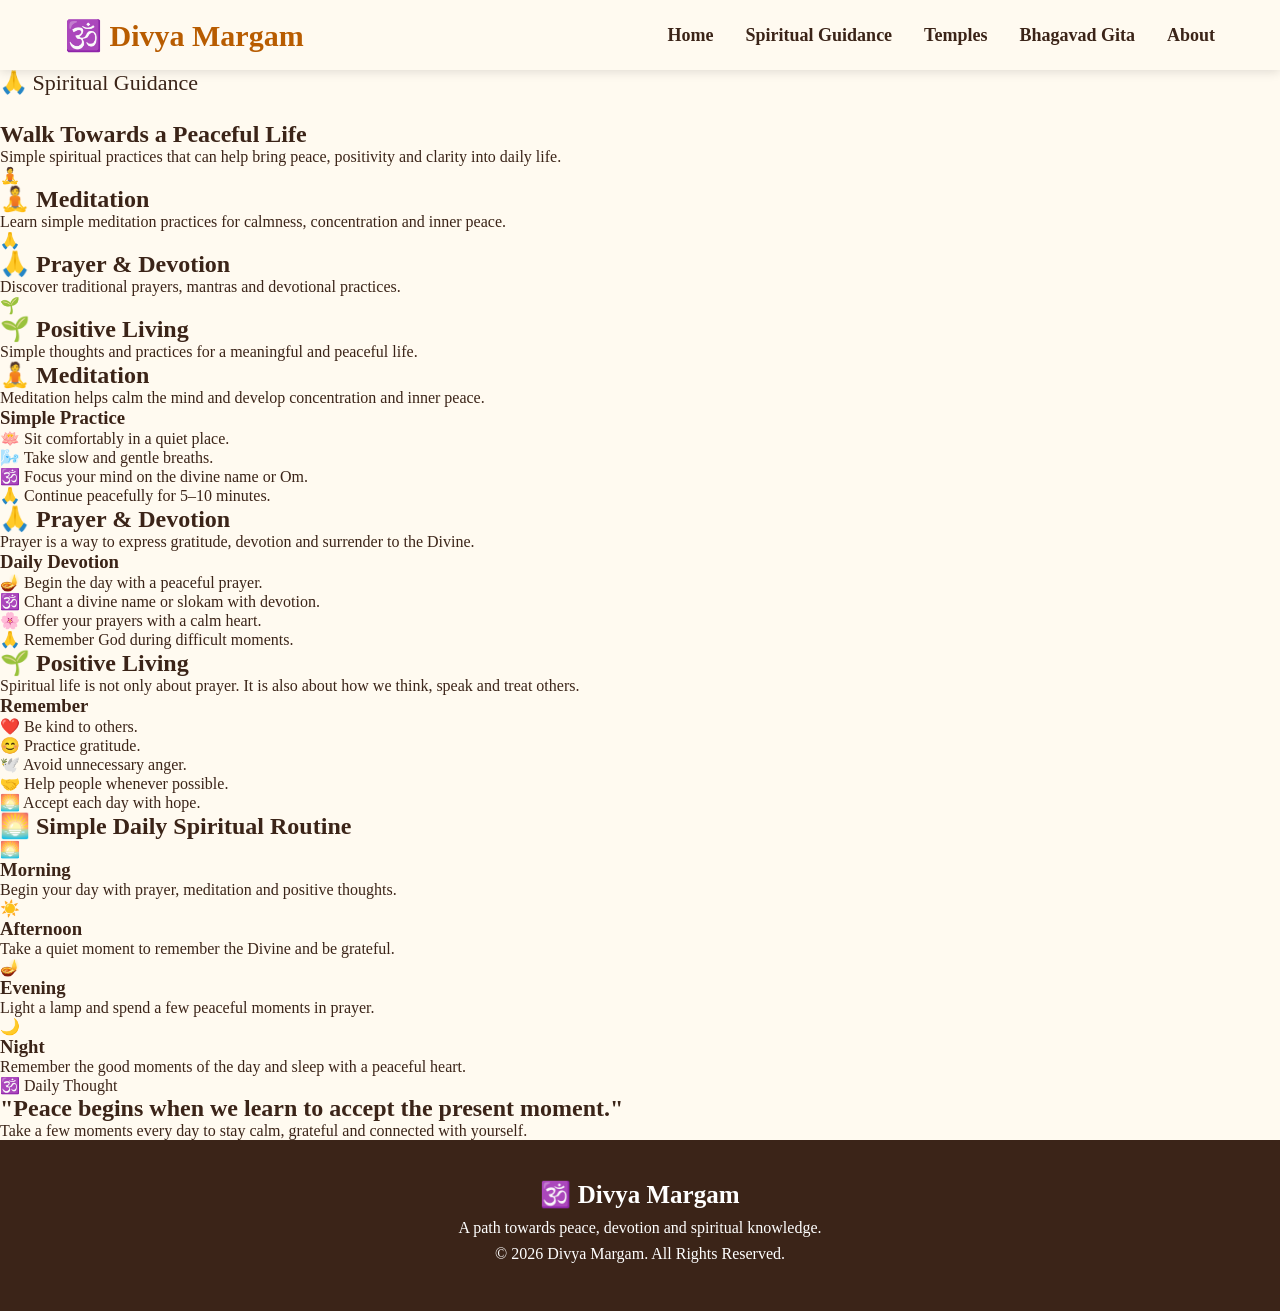
==== guidance.html @ cc80c83d "Add files via upload" ====
<!DOCTYPE html>
<html lang="en">

<head>
    <meta charset="UTF-8">
    <meta name="viewport" content="width=device-width, initial-scale=1.0">

    <title>Spiritual Guidance | Divya Margam</title>

    <link rel="stylesheet" href="style.css">
</head>

<body>

    <!-- Navigation Bar -->
    <header>
        <nav>

            <div class="logo">
                🕉️ Divya Margam
            </div>

            <div class="nav-links">
                <a href="index.html">Home</a>
                <a href="guidance.html">Spiritual Guidance</a>
                <a href="srikalahasthi.html">Temples</a>
                <a href="#">Bhagavad Gita</a>
                <a href="#">About</a>
            </div>

        </nav>
    </header>


    <!-- Spiritual Guidance Hero -->
    <section class="guidance-hero">

        <div class="guidance-content">

            <p class="subtitle">
                🙏 Spiritual Guidance
            </p>

            <h1>
                Walk Towards a Peaceful Life
            </h1>

            <p>
                Simple spiritual practices that can help bring
                peace, positivity and clarity into daily life.
            </p>

        </div>

    </section>


    <!-- Guidance Cards -->
    <section class="guidance-section">

        <div class="guidance-container">

            <div class="guidance-card">

                <div class="guidance-icon">
                    🧘
                </div>

                <h2>🧘 Meditation</h2>

                <p>
                    Learn simple meditation practices for
                    calmness, concentration and inner peace.
                </p>

            </div>


            <div class="guidance-card">

                <div class="guidance-icon">
                    🙏
                </div>

                <h2>🙏 Prayer & Devotion</h2>

                <p>
                    Discover traditional prayers, mantras
                    and devotional practices.
                </p>

            </div>


            <div class="guidance-card">

                <div class="guidance-icon">
                    🌱
                </div>

                <h2>🌱 Positive Living</h2>

                <p>
                    Simple thoughts and practices for a
                    meaningful and peaceful life.
                </p>

            </div>

        </div>

    </section>

    <!-- Spiritual Practices -->
    <section class="spiritual-practices">

        <div class="guidance-container">

            <!-- Meditation -->
            <div class="practice-box">

                <h2>🧘 Meditation</h2>

                <p>
                    Meditation helps calm the mind and develop
                    concentration and inner peace.
                </p>

                <h3>Simple Practice</h3>

                <ol>
                    <li>🪷 Sit comfortably in a quiet place.</li>
                    <li>🌬️ Take slow and gentle breaths.</li>
                    <li>🕉️ Focus your mind on the divine name or Om.</li>
                    <li>🙏 Continue peacefully for 5–10 minutes.</li>
                </ol>

            </div>


            <!-- Prayer -->
            <div class="practice-box">

                <h2>🙏 Prayer & Devotion</h2>

                <p>
                    Prayer is a way to express gratitude, devotion
                    and surrender to the Divine.
                </p>

                <h3>Daily Devotion</h3>

                <ul>
                    <li>🪔 Begin the day with a peaceful prayer.</li>
                    <li>🕉️ Chant a divine name or slokam with devotion.</li>
                    <li>🌸 Offer your prayers with a calm heart.</li>
                    <li>🙏 Remember God during difficult moments.</li>
                </ul>

            </div>


            <!-- Positive Living -->
            <div class="practice-box">

                <h2>🌱 Positive Living</h2>

                <p>
                    Spiritual life is not only about prayer. It is also
                    about how we think, speak and treat others.
                </p>

                <h3>Remember</h3>

                <ul>
                    <li>❤️ Be kind to others.</li>
                    <li>😊 Practice gratitude.</li>
                    <li>🕊️ Avoid unnecessary anger.</li>
                    <li>🤝 Help people whenever possible.</li>
                    <li>🌅 Accept each day with hope.</li>
                </ul>

            </div>


            <!-- Daily Routine -->
            <div class="practice-box">

                <h2>🌅 Simple Daily Spiritual Routine</h2>

                <div class="routine-list">

    <div class="routine-item">
        <span>🌅</span>
        <div>
            <h3>Morning</h3>
            <p>Begin your day with prayer, meditation and positive thoughts.</p>
        </div>
    </div>

    <div class="routine-item">
        <span>☀️</span>
        <div>
            <h3>Afternoon</h3>
            <p>Take a quiet moment to remember the Divine and be grateful.</p>
        </div>
    </div>

    <div class="routine-item">
        <span>🪔</span>
        <div>
            <h3>Evening</h3>
            <p>Light a lamp and spend a few peaceful moments in prayer.</p>
        </div>
    </div>

    <div class="routine-item">
        <span>🌙</span>
        <div>
            <h3>Night</h3>
            <p>Remember the good moments of the day and sleep with a peaceful heart.</p>
        </div>
    </div>

</div>
            </div>

        </div>

    </section>
    <!-- Daily Thought -->
    <section class="daily-thought">

        <div class="thought-container">

            <p class="section-label">
                🕉️ Daily Thought
            </p>

            <h2>
                "Peace begins when we learn to accept
                the present moment."
            </h2>

            <p>
                Take a few moments every day to stay calm,
                grateful and connected with yourself.
            </p>

        </div>

    </section>


    <!-- Footer -->
    <footer>

        <h3>🕉️ Divya Margam</h3>

        <p>
            A path towards peace, devotion and spiritual knowledge.
        </p>

        <p>
            © 2026 Divya Margam. All Rights Reserved.
        </p>

    </footer>


</body>

</html>
---- style.css ----
/* Basic Reset */
* {
    margin: 0;
    padding: 0;
    box-sizing: border-box;
}

body {
    font-family: Georgia, "Times New Roman", serif;
    color: #3b2418;
    background: #fffaf0;
}


/* Navigation Bar */
header {
    position: relative;
    z-index: 10;
    background: #fffaf0;
    box-shadow: 0 2px 10px rgba(0, 0, 0, 0.12);
}

nav {
    max-width: 1200px;
    margin: auto;
    height: 70px;
    display: flex;
    align-items: center;
    justify-content: space-between;
    padding: 0 25px;
}

.logo {
    font-size: 30px;
    font-weight: bold;
    color: #b85c00;
}

.nav-links {
    display: flex;
    gap: 32px;
}

.nav-links a {
    text-decoration: none;
    color: #3b2418;
    font-size: 18px;
    font-weight: bold;
}

.nav-links a:hover {
    color: #d97700;
}


/* Home Hero */
.hero {
    min-height: 650px;

    background-image:
        linear-gradient(
            rgba(55, 30, 15, 0.45),
            rgba(55, 30, 15, 0.45)
        ),
        url("srikalahasthi-home-hero-16x9.jpg");

    background-size: cover;
    background-position: center;
    background-repeat: no-repeat;

    display: flex;
    align-items: center;
    justify-content: center;

    text-align: center;
}


/* Hero Content */
.hero-overlay {
    max-width: 900px;
    padding: 40px 25px;
    color: white;
}

.subtitle {
    font-size: 22px;
    margin-bottom: 25px;
}

.hero h1 {
    font-size: 65px;
    line-height: 1.15;
    margin-bottom: 25px;
}

.hero h1 span {
    color: #ffd05a;
}

.description {
    font-size: 21px;
    line-height: 1.7;
    margin-bottom: 35px;
}


/* Buttons */
.buttons {
    display: flex;
    justify-content: center;
    gap: 20px;
}

.btn {
    display: inline-block;
    padding: 15px 30px;
    border-radius: 30px;
    background: #e87900;
    color: white;
    text-decoration: none;
    font-size: 18px;
    font-weight: bold;
}

.btn:hover {
    background: #c85f00;
}

.btn.secondary {
    background: white;
    color: #8b4500;
}

.btn.secondary:hover {
    background: #fff0d0;
}


/* Welcome Section */
.welcome {
    text-align: center;
    padding: 80px 20px;
  background:
    linear-gradient(
        rgba(50, 25, 10, 0.55),
        rgba(50, 25, 10, 0.55)
    ),
    url("images/srikalahasthi-home-hero-16x9.jpg");

background-size: cover;
background-position: center;
}

.welcome h2 {
    font-size: 38px;
    margin-bottom: 25px;
    color: white;
text-shadow: 2px 2px 8px black;
}

.welcome p {
    max-width: 750px;
    margin: auto;
    font-size: 19px;
    line-height: 1.8;
    color: white;
    text-shadow: 1px 1px 6px black;
}


/* Footer */
footer {
    text-align: center;
    padding: 40px 20px;
    background: #3b2418;
    color: white;
}

footer h3 {
    font-size: 25px;
    margin-bottom: 10px;
}

footer p {
    margin: 8px 0;
}


/* Mobile */
@media (max-width: 768px) {

    nav {
        height: auto;
        padding: 20px;
        flex-direction: column;
        gap: 15px;
    }

    .nav-links {
        gap: 15px;
        flex-wrap: wrap;
        justify-content: center;
    }

    .nav-links a {
        font-size: 15px;
    }

    .hero {
        min-height: 600px;
    }

    .hero h1 {
        font-size: 42px;
    }

    .description {
        font-size: 17px;
    }

    .buttons {
        flex-direction: column;
        align-items: center;
    }
}
/* Srikalahasthi Temple Hero */

.temple-hero {
    min-height: 600px;

    display: flex;
    align-items: center;
    justify-content: center;

    text-align: center;

    background:
        linear-gradient(
            rgba(30, 15, 5, 0.45),
            rgba(30, 15, 5, 0.45)
        ),
        url("images/srikalahasthi-home-hero-16x9.jpg");

    background-size: cover;
    background-position: center;
    background-repeat: no-repeat;

    color: white;
}

.temple-hero-content {
    max-width: 900px;
    padding: 40px 20px;
}

.temple-hero-content p:first-child {
    color: #ffd166;
    font-size: 20px;
    font-weight: bold;
}

.temple-hero-content h1 {
    font-size: 52px;
    margin: 20px 0;

    color: white;

    text-shadow:
        2px 2px 8px black;
}

.temple-hero-content p:last-child {
    font-size: 20px;
    color: white;

    text-shadow:
        1px 1px 6px black;
}
/* Temple Information */

.temple-facts {
    max-width: 1100px;
    margin: 40px auto 0;

    display: grid;
    grid-template-columns: repeat(3, 1fr);
    gap: 25px;
}

.fact-card {
    background: white;
    padding: 30px 20px;

    text-align: center;

    border-radius: 18px;

    box-shadow:
        0 8px 25px rgba(61, 36, 24, 0.12);

    border-top: 4px solid #c96b00;

    transition: 0.3s;
}

.fact-card:hover {
    transform: translateY(-7px);
}

.fact-card h3 {
    font-size: 24px;
    color: #a94f00;
    margin-bottom: 12px;
}

.fact-card p {
    font-size: 18px;
    line-height: 1.6;
    color: #4a3022;
}
/* Temple Information */

.temple-facts {
    display: grid;
    grid-template-columns: repeat(3, 1fr);
    gap: 30px;
    margin: 35px 0 50px;
}

.fact-card {
    background: white;
    padding: 35px 25px;
    text-align: center;
    border-radius: 22px;
    border-top: 5px solid #c87500;
    box-shadow: 0 10px 25px rgba(0, 0, 0, 0.10);
    transition: transform 0.3s ease, box-shadow 0.3s ease;
}

.fact-card:hover {
    transform: translateY(-8px);
    box-shadow: 0 15px 30px rgba(0, 0, 0, 0.16);
}

.fact-card h3 {
    font-size: 26px;
    color: #b85c00;
    margin-bottom: 18px;
}

.fact-card p {
    font-size: 18px;
    line-height: 1.6;
    color: #3b2418;
}
/* Temple History */

.temple-story {
    padding: 80px 20px;
    background: #fff8ed;
}

.temple-story .container {
    max-width: 1100px;
    margin: auto;
}

.temple-story .section-label {
    text-align: center;
    font-size: 18px;
    color: #c87500;
    font-weight: bold;
    margin-bottom: 12px;
}

.temple-story h2 {
    text-align: center;
    font-size: 38px;
    color: #5a301d;
    margin-bottom: 35px;
}

.story-content {
    background: white;
    padding: 40px 50px;
    border-radius: 20px;
    box-shadow: 0 10px 30px rgba(0, 0, 0, 0.10);
    border-left: 6px solid #c87500;
}

.story-content p {
    font-size: 19px;
    line-height: 1.9;
    color: #3b2418;
    margin-bottom: 22px;
}

.story-content p:last-child {
    margin-bottom: 0;
}
/* Dhyana & Chanting Section */

.chanting-section {
    padding: 70px 20px;
    background: #fff8ed;
    text-align: center;
}

.chanting-section h2 {
    color: #8b4500;
    font-size: 32px;
    margin-bottom: 30px;
}

.sloka-card {
    max-width: 850px;
    margin: auto;
    padding: 40px 30px;
    background: white;
    border-radius: 20px;
    box-shadow: 0 8px 25px rgba(0,0,0,0.12);
    border-top: 5px solid #d97700;
}

.sloka-card h3 {
    font-size: 25px;
    color: #b85c00;
    margin-bottom: 25px;
}

.sloka {
    font-size: 24px;
    line-height: 1.8;
    font-weight: bold;
    color: #4b2415;
}

.sloka-telugu {
    font-size: 26px;
    line-height: 1.9;
    font-weight: bold;
    color: #8b4500;
    margin-top: 25px;
}

.chant-note {
    margin-top: 25px;
    font-size: 17px;
    color: #555;
    font-style: italic;
}
/* Associated Temples */

.associated-temples {
    padding: 70px 20px;
    background: #fff8ed;
}

.associated-temples h2 {
    text-align: center;
    color: #8b4500;
    font-size: 32px;
    margin-bottom: 40px;
}

.temple-cards {
    display: flex;
    justify-content: center;
}

.associated-card {
    max-width: 850px;
    width: 100%;
    background: white;
    border-radius: 20px;
    overflow: hidden;
    box-shadow: 0 8px 25px rgba(0,0,0,0.12);
    border-top: 5px solid #d97700;
}

.temple-card-image {
    height: 280px;
    background: #ead8c0;
    display: flex;
    align-items: center;
    justify-content: center;
    color: #8b4500;
    font-size: 22px;
    font-weight: bold;
}

.temple-card-content {
    padding: 30px;
}

.temple-card-content h3 {
    color: #8b4500;
    font-size: 25px;
    margin-bottom: 15px;
}

.temple-card-content h4 {
    color: #b85c00;
    margin-top: 25px;
    font-size: 20px;
}

.temple-card-content p {
    font-size: 17px;
    line-height: 1.7;
}

.temple-card-content .location {
    font-weight: bold;
    color: #6b3a20;
}

.temple-card-content ul {
    line-height: 2;
    font-size: 17px;
}
/* Associated Temple Photo */

.temple-card-image {
    width: 100%;
    overflow: hidden;
    border-radius: 15px 15px 0 0;
}

.temple-card-image img {
    width: 100%;
    height: 250px;
    object-fit: cover;
    display: block;
}
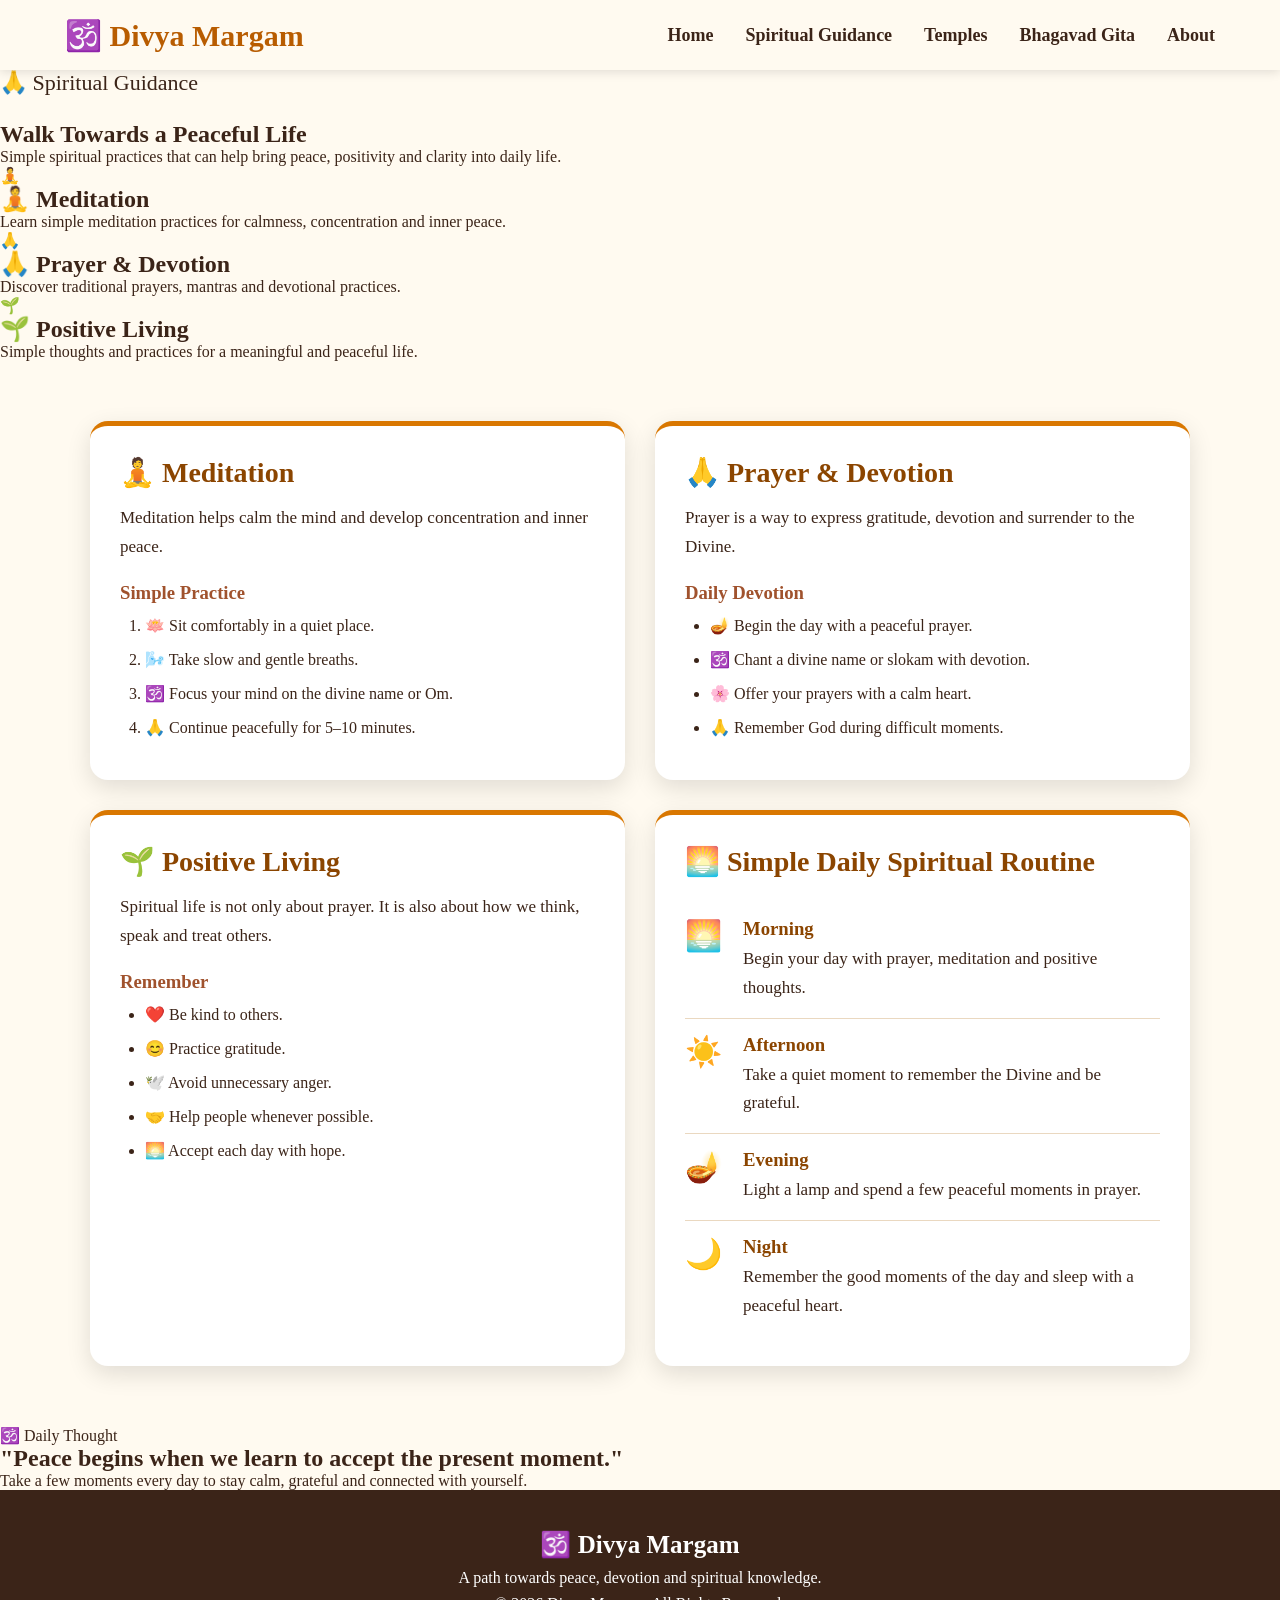
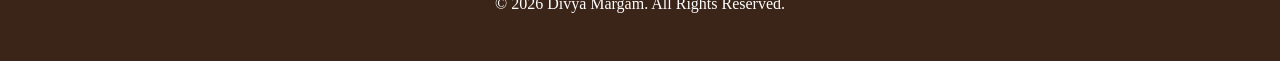
==== commit 1b8341a7: "Initial commit - Divya Margam website" ====
--- a/guidance.html
+++ b/guidance.html
@@ -1,273 +1,273 @@
-<!DOCTYPE html>
-<html lang="en">
-
-<head>
-    <meta charset="UTF-8">
-    <meta name="viewport" content="width=device-width, initial-scale=1.0">
-
-    <title>Spiritual Guidance | Divya Margam</title>
-
-    <link rel="stylesheet" href="style.css">
-</head>
-
-<body>
-
-    <!-- Navigation Bar -->
-    <header>
-        <nav>
-
-            <div class="logo">
-                🕉️ Divya Margam
-            </div>
-
-            <div class="nav-links">
-                <a href="index.html">Home</a>
-                <a href="guidance.html">Spiritual Guidance</a>
-                <a href="srikalahasthi.html">Temples</a>
-                <a href="#">Bhagavad Gita</a>
-                <a href="#">About</a>
-            </div>
-
-        </nav>
-    </header>
-
-
-    <!-- Spiritual Guidance Hero -->
-    <section class="guidance-hero">
-
-        <div class="guidance-content">
-
-            <p class="subtitle">
-                🙏 Spiritual Guidance
-            </p>
-
-            <h1>
-                Walk Towards a Peaceful Life
-            </h1>
-
-            <p>
-                Simple spiritual practices that can help bring
-                peace, positivity and clarity into daily life.
-            </p>
-
-        </div>
-
-    </section>
-
-
-    <!-- Guidance Cards -->
-    <section class="guidance-section">
-
-        <div class="guidance-container">
-
-            <div class="guidance-card">
-
-                <div class="guidance-icon">
-                    🧘
-                </div>
-
-                <h2>🧘 Meditation</h2>
-
-                <p>
-                    Learn simple meditation practices for
-                    calmness, concentration and inner peace.
-                </p>
-
-            </div>
-
-
-            <div class="guidance-card">
-
-                <div class="guidance-icon">
-                    🙏
-                </div>
-
-                <h2>🙏 Prayer & Devotion</h2>
-
-                <p>
-                    Discover traditional prayers, mantras
-                    and devotional practices.
-                </p>
-
-            </div>
-
-
-            <div class="guidance-card">
-
-                <div class="guidance-icon">
-                    🌱
-                </div>
-
-                <h2>🌱 Positive Living</h2>
-
-                <p>
-                    Simple thoughts and practices for a
-                    meaningful and peaceful life.
-                </p>
-
-            </div>
-
-        </div>
-
-    </section>
-
-    <!-- Spiritual Practices -->
-    <section class="spiritual-practices">
-
-        <div class="guidance-container">
-
-            <!-- Meditation -->
-            <div class="practice-box">
-
-                <h2>🧘 Meditation</h2>
-
-                <p>
-                    Meditation helps calm the mind and develop
-                    concentration and inner peace.
-                </p>
-
-                <h3>Simple Practice</h3>
-
-                <ol>
-                    <li>🪷 Sit comfortably in a quiet place.</li>
-                    <li>🌬️ Take slow and gentle breaths.</li>
-                    <li>🕉️ Focus your mind on the divine name or Om.</li>
-                    <li>🙏 Continue peacefully for 5–10 minutes.</li>
-                </ol>
-
-            </div>
-
-
-            <!-- Prayer -->
-            <div class="practice-box">
-
-                <h2>🙏 Prayer & Devotion</h2>
-
-                <p>
-                    Prayer is a way to express gratitude, devotion
-                    and surrender to the Divine.
-                </p>
-
-                <h3>Daily Devotion</h3>
-
-                <ul>
-                    <li>🪔 Begin the day with a peaceful prayer.</li>
-                    <li>🕉️ Chant a divine name or slokam with devotion.</li>
-                    <li>🌸 Offer your prayers with a calm heart.</li>
-                    <li>🙏 Remember God during difficult moments.</li>
-                </ul>
-
-            </div>
-
-
-            <!-- Positive Living -->
-            <div class="practice-box">
-
-                <h2>🌱 Positive Living</h2>
-
-                <p>
-                    Spiritual life is not only about prayer. It is also
-                    about how we think, speak and treat others.
-                </p>
-
-                <h3>Remember</h3>
-
-                <ul>
-                    <li>❤️ Be kind to others.</li>
-                    <li>😊 Practice gratitude.</li>
-                    <li>🕊️ Avoid unnecessary anger.</li>
-                    <li>🤝 Help people whenever possible.</li>
-                    <li>🌅 Accept each day with hope.</li>
-                </ul>
-
-            </div>
-
-
-            <!-- Daily Routine -->
-            <div class="practice-box">
-
-                <h2>🌅 Simple Daily Spiritual Routine</h2>
-
-                <div class="routine-list">
-
-    <div class="routine-item">
-        <span>🌅</span>
-        <div>
-            <h3>Morning</h3>
-            <p>Begin your day with prayer, meditation and positive thoughts.</p>
-        </div>
-    </div>
-
-    <div class="routine-item">
-        <span>☀️</span>
-        <div>
-            <h3>Afternoon</h3>
-            <p>Take a quiet moment to remember the Divine and be grateful.</p>
-        </div>
-    </div>
-
-    <div class="routine-item">
-        <span>🪔</span>
-        <div>
-            <h3>Evening</h3>
-            <p>Light a lamp and spend a few peaceful moments in prayer.</p>
-        </div>
-    </div>
-
-    <div class="routine-item">
-        <span>🌙</span>
-        <div>
-            <h3>Night</h3>
-            <p>Remember the good moments of the day and sleep with a peaceful heart.</p>
-        </div>
-    </div>
-
-</div>
-            </div>
-
-        </div>
-
-    </section>
-    <!-- Daily Thought -->
-    <section class="daily-thought">
-
-        <div class="thought-container">
-
-            <p class="section-label">
-                🕉️ Daily Thought
-            </p>
-
-            <h2>
-                "Peace begins when we learn to accept
-                the present moment."
-            </h2>
-
-            <p>
-                Take a few moments every day to stay calm,
-                grateful and connected with yourself.
-            </p>
-
-        </div>
-
-    </section>
-
-
-    <!-- Footer -->
-    <footer>
-
-        <h3>🕉️ Divya Margam</h3>
-
-        <p>
-            A path towards peace, devotion and spiritual knowledge.
-        </p>
-
-        <p>
-            © 2026 Divya Margam. All Rights Reserved.
-        </p>
-
-    </footer>
-
-
-</body>
-
+<!DOCTYPE html>
+<html lang="en">
+
+<head>
+    <meta charset="UTF-8">
+    <meta name="viewport" content="width=device-width, initial-scale=1.0">
+
+    <title>Spiritual Guidance | Divya Margam</title>
+
+    <link rel="stylesheet" href="style.css">
+</head>
+
+<body>
+
+    <!-- Navigation Bar -->
+    <header>
+        <nav>
+
+            <div class="logo">
+                🕉️ Divya Margam
+            </div>
+
+            <div class="nav-links">
+                <a href="index.html">Home</a>
+                <a href="guidance.html">Spiritual Guidance</a>
+                <a href="srikalahasthi.html">Temples</a>
+                <a href="#">Bhagavad Gita</a>
+                <a href="#">About</a>
+            </div>
+
+        </nav>
+    </header>
+
+
+    <!-- Spiritual Guidance Hero -->
+    <section class="guidance-hero">
+
+        <div class="guidance-content">
+
+            <p class="subtitle">
+                🙏 Spiritual Guidance
+            </p>
+
+            <h1>
+                Walk Towards a Peaceful Life
+            </h1>
+
+            <p>
+                Simple spiritual practices that can help bring
+                peace, positivity and clarity into daily life.
+            </p>
+
+        </div>
+
+    </section>
+
+
+    <!-- Guidance Cards -->
+    <section class="guidance-section">
+
+        <div class="guidance-container">
+
+            <div class="guidance-card">
+
+                <div class="guidance-icon">
+                    🧘
+                </div>
+
+                <h2>🧘 Meditation</h2>
+
+                <p>
+                    Learn simple meditation practices for
+                    calmness, concentration and inner peace.
+                </p>
+
+            </div>
+
+
+            <div class="guidance-card">
+
+                <div class="guidance-icon">
+                    🙏
+                </div>
+
+                <h2>🙏 Prayer & Devotion</h2>
+
+                <p>
+                    Discover traditional prayers, mantras
+                    and devotional practices.
+                </p>
+
+            </div>
+
+
+            <div class="guidance-card">
+
+                <div class="guidance-icon">
+                    🌱
+                </div>
+
+                <h2>🌱 Positive Living</h2>
+
+                <p>
+                    Simple thoughts and practices for a
+                    meaningful and peaceful life.
+                </p>
+
+            </div>
+
+        </div>
+
+    </section>
+
+    <!-- Spiritual Practices -->
+    <section class="spiritual-practices">
+
+        <div class="guidance-container">
+
+            <!-- Meditation -->
+            <div class="practice-box">
+
+                <h2>🧘 Meditation</h2>
+
+                <p>
+                    Meditation helps calm the mind and develop
+                    concentration and inner peace.
+                </p>
+
+                <h3>Simple Practice</h3>
+
+                <ol>
+                    <li>🪷 Sit comfortably in a quiet place.</li>
+                    <li>🌬️ Take slow and gentle breaths.</li>
+                    <li>🕉️ Focus your mind on the divine name or Om.</li>
+                    <li>🙏 Continue peacefully for 5–10 minutes.</li>
+                </ol>
+
+            </div>
+
+
+            <!-- Prayer -->
+            <div class="practice-box">
+
+                <h2>🙏 Prayer & Devotion</h2>
+
+                <p>
+                    Prayer is a way to express gratitude, devotion
+                    and surrender to the Divine.
+                </p>
+
+                <h3>Daily Devotion</h3>
+
+                <ul>
+                    <li>🪔 Begin the day with a peaceful prayer.</li>
+                    <li>🕉️ Chant a divine name or slokam with devotion.</li>
+                    <li>🌸 Offer your prayers with a calm heart.</li>
+                    <li>🙏 Remember God during difficult moments.</li>
+                </ul>
+
+            </div>
+
+
+            <!-- Positive Living -->
+            <div class="practice-box">
+
+                <h2>🌱 Positive Living</h2>
+
+                <p>
+                    Spiritual life is not only about prayer. It is also
+                    about how we think, speak and treat others.
+                </p>
+
+                <h3>Remember</h3>
+
+                <ul>
+                    <li>❤️ Be kind to others.</li>
+                    <li>😊 Practice gratitude.</li>
+                    <li>🕊️ Avoid unnecessary anger.</li>
+                    <li>🤝 Help people whenever possible.</li>
+                    <li>🌅 Accept each day with hope.</li>
+                </ul>
+
+            </div>
+
+
+            <!-- Daily Routine -->
+            <div class="practice-box">
+
+                <h2>🌅 Simple Daily Spiritual Routine</h2>
+
+                <div class="routine-list">
+
+    <div class="routine-item">
+        <span>🌅</span>
+        <div>
+            <h3>Morning</h3>
+            <p>Begin your day with prayer, meditation and positive thoughts.</p>
+        </div>
+    </div>
+
+    <div class="routine-item">
+        <span>☀️</span>
+        <div>
+            <h3>Afternoon</h3>
+            <p>Take a quiet moment to remember the Divine and be grateful.</p>
+        </div>
+    </div>
+
+    <div class="routine-item">
+        <span>🪔</span>
+        <div>
+            <h3>Evening</h3>
+            <p>Light a lamp and spend a few peaceful moments in prayer.</p>
+        </div>
+    </div>
+
+    <div class="routine-item">
+        <span>🌙</span>
+        <div>
+            <h3>Night</h3>
+            <p>Remember the good moments of the day and sleep with a peaceful heart.</p>
+        </div>
+    </div>
+
+</div>
+            </div>
+
+        </div>
+
+    </section>
+    <!-- Daily Thought -->
+    <section class="daily-thought">
+
+        <div class="thought-container">
+
+            <p class="section-label">
+                🕉️ Daily Thought
+            </p>
+
+            <h2>
+                "Peace begins when we learn to accept
+                the present moment."
+            </h2>
+
+            <p>
+                Take a few moments every day to stay calm,
+                grateful and connected with yourself.
+            </p>
+
+        </div>
+
+    </section>
+
+
+    <!-- Footer -->
+    <footer>
+
+        <h3>🕉️ Divya Margam</h3>
+
+        <p>
+            A path towards peace, devotion and spiritual knowledge.
+        </p>
+
+        <p>
+            © 2026 Divya Margam. All Rights Reserved.
+        </p>
+
+    </footer>
+
+
+</body>
+
 </html>
--- a/style.css
+++ b/style.css
@@ -1,536 +1,1480 @@
-/* Basic Reset */
-* {
-    margin: 0;
-    padding: 0;
-    box-sizing: border-box;
-}
-
-body {
-    font-family: Georgia, "Times New Roman", serif;
-    color: #3b2418;
-    background: #fffaf0;
-}
-
-
-/* Navigation Bar */
-header {
-    position: relative;
-    z-index: 10;
-    background: #fffaf0;
-    box-shadow: 0 2px 10px rgba(0, 0, 0, 0.12);
-}
-
-nav {
-    max-width: 1200px;
-    margin: auto;
-    height: 70px;
-    display: flex;
-    align-items: center;
-    justify-content: space-between;
-    padding: 0 25px;
-}
-
-.logo {
-    font-size: 30px;
-    font-weight: bold;
-    color: #b85c00;
-}
-
-.nav-links {
-    display: flex;
-    gap: 32px;
-}
-
-.nav-links a {
-    text-decoration: none;
-    color: #3b2418;
-    font-size: 18px;
-    font-weight: bold;
-}
-
-.nav-links a:hover {
-    color: #d97700;
-}
-
-
-/* Home Hero */
-.hero {
-    min-height: 650px;
-
-    background-image:
-        linear-gradient(
-            rgba(55, 30, 15, 0.45),
-            rgba(55, 30, 15, 0.45)
-        ),
-        url("srikalahasthi-home-hero-16x9.jpg");
-
-    background-size: cover;
-    background-position: center;
-    background-repeat: no-repeat;
-
-    display: flex;
-    align-items: center;
-    justify-content: center;
-
-    text-align: center;
-}
-
-
-/* Hero Content */
-.hero-overlay {
-    max-width: 900px;
-    padding: 40px 25px;
-    color: white;
-}
-
-.subtitle {
-    font-size: 22px;
-    margin-bottom: 25px;
-}
-
-.hero h1 {
-    font-size: 65px;
-    line-height: 1.15;
-    margin-bottom: 25px;
-}
-
-.hero h1 span {
-    color: #ffd05a;
-}
-
-.description {
-    font-size: 21px;
-    line-height: 1.7;
-    margin-bottom: 35px;
-}
-
-
-/* Buttons */
-.buttons {
-    display: flex;
-    justify-content: center;
-    gap: 20px;
-}
-
-.btn {
-    display: inline-block;
-    padding: 15px 30px;
-    border-radius: 30px;
-    background: #e87900;
-    color: white;
-    text-decoration: none;
-    font-size: 18px;
-    font-weight: bold;
-}
-
-.btn:hover {
-    background: #c85f00;
-}
-
-.btn.secondary {
-    background: white;
-    color: #8b4500;
-}
-
-.btn.secondary:hover {
-    background: #fff0d0;
-}
-
-
-/* Welcome Section */
-.welcome {
-    text-align: center;
-    padding: 80px 20px;
-  background:
-    linear-gradient(
-        rgba(50, 25, 10, 0.55),
-        rgba(50, 25, 10, 0.55)
-    ),
-    url("images/srikalahasthi-home-hero-16x9.jpg");
-
-background-size: cover;
-background-position: center;
-}
-
-.welcome h2 {
-    font-size: 38px;
-    margin-bottom: 25px;
-    color: white;
-text-shadow: 2px 2px 8px black;
-}
-
-.welcome p {
-    max-width: 750px;
-    margin: auto;
-    font-size: 19px;
-    line-height: 1.8;
-    color: white;
-    text-shadow: 1px 1px 6px black;
-}
-
-
-/* Footer */
-footer {
-    text-align: center;
-    padding: 40px 20px;
-    background: #3b2418;
-    color: white;
-}
-
-footer h3 {
-    font-size: 25px;
-    margin-bottom: 10px;
-}
-
-footer p {
-    margin: 8px 0;
-}
-
-
-/* Mobile */
-@media (max-width: 768px) {
-
-    nav {
-        height: auto;
-        padding: 20px;
-        flex-direction: column;
-        gap: 15px;
-    }
-
-    .nav-links {
-        gap: 15px;
-        flex-wrap: wrap;
-        justify-content: center;
-    }
-
-    .nav-links a {
-        font-size: 15px;
-    }
-
-    .hero {
-        min-height: 600px;
-    }
-
-    .hero h1 {
-        font-size: 42px;
-    }
-
-    .description {
-        font-size: 17px;
-    }
-
-    .buttons {
-        flex-direction: column;
-        align-items: center;
-    }
-}
-/* Srikalahasthi Temple Hero */
-
-.temple-hero {
-    min-height: 600px;
-
-    display: flex;
-    align-items: center;
-    justify-content: center;
-
-    text-align: center;
-
-    background:
-        linear-gradient(
-            rgba(30, 15, 5, 0.45),
-            rgba(30, 15, 5, 0.45)
-        ),
-        url("images/srikalahasthi-home-hero-16x9.jpg");
-
-    background-size: cover;
-    background-position: center;
-    background-repeat: no-repeat;
-
-    color: white;
-}
-
-.temple-hero-content {
-    max-width: 900px;
-    padding: 40px 20px;
-}
-
-.temple-hero-content p:first-child {
-    color: #ffd166;
-    font-size: 20px;
-    font-weight: bold;
-}
-
-.temple-hero-content h1 {
-    font-size: 52px;
-    margin: 20px 0;
-
-    color: white;
-
-    text-shadow:
-        2px 2px 8px black;
-}
-
-.temple-hero-content p:last-child {
-    font-size: 20px;
-    color: white;
-
-    text-shadow:
-        1px 1px 6px black;
-}
-/* Temple Information */
-
-.temple-facts {
-    max-width: 1100px;
-    margin: 40px auto 0;
-
-    display: grid;
-    grid-template-columns: repeat(3, 1fr);
-    gap: 25px;
-}
-
-.fact-card {
-    background: white;
-    padding: 30px 20px;
-
-    text-align: center;
-
-    border-radius: 18px;
-
-    box-shadow:
-        0 8px 25px rgba(61, 36, 24, 0.12);
-
-    border-top: 4px solid #c96b00;
-
-    transition: 0.3s;
-}
-
-.fact-card:hover {
-    transform: translateY(-7px);
-}
-
-.fact-card h3 {
-    font-size: 24px;
-    color: #a94f00;
-    margin-bottom: 12px;
-}
-
-.fact-card p {
-    font-size: 18px;
-    line-height: 1.6;
-    color: #4a3022;
-}
-/* Temple Information */
-
-.temple-facts {
-    display: grid;
-    grid-template-columns: repeat(3, 1fr);
-    gap: 30px;
-    margin: 35px 0 50px;
-}
-
-.fact-card {
-    background: white;
-    padding: 35px 25px;
-    text-align: center;
-    border-radius: 22px;
-    border-top: 5px solid #c87500;
-    box-shadow: 0 10px 25px rgba(0, 0, 0, 0.10);
-    transition: transform 0.3s ease, box-shadow 0.3s ease;
-}
-
-.fact-card:hover {
-    transform: translateY(-8px);
-    box-shadow: 0 15px 30px rgba(0, 0, 0, 0.16);
-}
-
-.fact-card h3 {
-    font-size: 26px;
-    color: #b85c00;
-    margin-bottom: 18px;
-}
-
-.fact-card p {
-    font-size: 18px;
-    line-height: 1.6;
-    color: #3b2418;
-}
-/* Temple History */
-
-.temple-story {
-    padding: 80px 20px;
-    background: #fff8ed;
-}
-
-.temple-story .container {
-    max-width: 1100px;
-    margin: auto;
-}
-
-.temple-story .section-label {
-    text-align: center;
-    font-size: 18px;
-    color: #c87500;
-    font-weight: bold;
-    margin-bottom: 12px;
-}
-
-.temple-story h2 {
-    text-align: center;
-    font-size: 38px;
-    color: #5a301d;
-    margin-bottom: 35px;
-}
-
-.story-content {
-    background: white;
-    padding: 40px 50px;
-    border-radius: 20px;
-    box-shadow: 0 10px 30px rgba(0, 0, 0, 0.10);
-    border-left: 6px solid #c87500;
-}
-
-.story-content p {
-    font-size: 19px;
-    line-height: 1.9;
-    color: #3b2418;
-    margin-bottom: 22px;
-}
-
-.story-content p:last-child {
-    margin-bottom: 0;
-}
-/* Dhyana & Chanting Section */
-
-.chanting-section {
-    padding: 70px 20px;
-    background: #fff8ed;
-    text-align: center;
-}
-
-.chanting-section h2 {
-    color: #8b4500;
-    font-size: 32px;
-    margin-bottom: 30px;
-}
-
-.sloka-card {
-    max-width: 850px;
-    margin: auto;
-    padding: 40px 30px;
-    background: white;
-    border-radius: 20px;
-    box-shadow: 0 8px 25px rgba(0,0,0,0.12);
-    border-top: 5px solid #d97700;
-}
-
-.sloka-card h3 {
-    font-size: 25px;
-    color: #b85c00;
-    margin-bottom: 25px;
-}
-
-.sloka {
-    font-size: 24px;
-    line-height: 1.8;
-    font-weight: bold;
-    color: #4b2415;
-}
-
-.sloka-telugu {
-    font-size: 26px;
-    line-height: 1.9;
-    font-weight: bold;
-    color: #8b4500;
-    margin-top: 25px;
-}
-
-.chant-note {
-    margin-top: 25px;
-    font-size: 17px;
-    color: #555;
-    font-style: italic;
-}
-/* Associated Temples */
-
-.associated-temples {
-    padding: 70px 20px;
-    background: #fff8ed;
-}
-
-.associated-temples h2 {
-    text-align: center;
-    color: #8b4500;
-    font-size: 32px;
-    margin-bottom: 40px;
-}
-
-.temple-cards {
-    display: flex;
-    justify-content: center;
-}
-
-.associated-card {
-    max-width: 850px;
-    width: 100%;
-    background: white;
-    border-radius: 20px;
-    overflow: hidden;
-    box-shadow: 0 8px 25px rgba(0,0,0,0.12);
-    border-top: 5px solid #d97700;
-}
-
-.temple-card-image {
-    height: 280px;
-    background: #ead8c0;
-    display: flex;
-    align-items: center;
-    justify-content: center;
-    color: #8b4500;
-    font-size: 22px;
-    font-weight: bold;
-}
-
-.temple-card-content {
-    padding: 30px;
-}
-
-.temple-card-content h3 {
-    color: #8b4500;
-    font-size: 25px;
-    margin-bottom: 15px;
-}
-
-.temple-card-content h4 {
-    color: #b85c00;
-    margin-top: 25px;
-    font-size: 20px;
-}
-
-.temple-card-content p {
-    font-size: 17px;
-    line-height: 1.7;
-}
-
-.temple-card-content .location {
-    font-weight: bold;
-    color: #6b3a20;
-}
-
-.temple-card-content ul {
-    line-height: 2;
-    font-size: 17px;
-}
-/* Associated Temple Photo */
-
-.temple-card-image {
-    width: 100%;
-    overflow: hidden;
-    border-radius: 15px 15px 0 0;
-}
-
-.temple-card-image img {
-    width: 100%;
-    height: 250px;
-    object-fit: cover;
-    display: block;
+/* Basic Reset */
+* {
+    margin: 0;
+    padding: 0;
+    box-sizing: border-box;
+}
+
+body {
+    font-family: Georgia, "Times New Roman", serif;
+    color: #3b2418;
+    background: #fffaf0;
+}
+
+
+/* Navigation Bar */
+header {
+    position: relative;
+    z-index: 10;
+    background: #fffaf0;
+    box-shadow: 0 2px 10px rgba(0, 0, 0, 0.12);
+}
+
+nav {
+    max-width: 1200px;
+    margin: auto;
+    height: 70px;
+    display: flex;
+    align-items: center;
+    justify-content: space-between;
+    padding: 0 25px;
+}
+
+.logo {
+    font-size: 30px;
+    font-weight: bold;
+    color: #b85c00;
+}
+
+.nav-links {
+    display: flex;
+    gap: 32px;
+}
+
+.nav-links a {
+    text-decoration: none;
+    color: #3b2418;
+    font-size: 18px;
+    font-weight: bold;
+}
+
+.nav-links a:hover {
+    color: #d97700;
+}
+
+
+/* Home Hero */
+.hero {
+    min-height: 650px;
+
+    background-image:
+        linear-gradient(
+            rgba(55, 30, 15, 0.45),
+            rgba(55, 30, 15, 0.45)
+        ),
+        url("srikalahasthi-home-hero-16x9.jpg");
+
+    background-size: cover;
+    background-position: center;
+    background-repeat: no-repeat;
+
+    display: flex;
+    align-items: center;
+    justify-content: center;
+
+    text-align: center;
+}
+
+
+/* Hero Content */
+.hero-overlay {
+    max-width: 900px;
+    padding: 40px 25px;
+    color: white;
+}
+
+.subtitle {
+    font-size: 22px;
+    margin-bottom: 25px;
+}
+
+.hero h1 {
+    font-size: 65px;
+    line-height: 1.15;
+    margin-bottom: 25px;
+}
+
+.hero h1 span {
+    color: #ffd05a;
+}
+
+.description {
+    font-size: 21px;
+    line-height: 1.7;
+    margin-bottom: 35px;
+}
+
+
+/* Buttons */
+.buttons {
+    display: flex;
+    justify-content: center;
+    gap: 20px;
+}
+
+.btn {
+    display: inline-block;
+    padding: 15px 30px;
+    border-radius: 30px;
+    background: #e87900;
+    color: white;
+    text-decoration: none;
+    font-size: 18px;
+    font-weight: bold;
+}
+
+.btn:hover {
+    background: #c85f00;
+}
+
+.btn.secondary {
+    background: white;
+    color: #8b4500;
+}
+
+.btn.secondary:hover {
+    background: #fff0d0;
+}
+
+
+/* Welcome Section */
+.welcome {
+    text-align: center;
+    padding: 80px 20px;
+  background:
+    linear-gradient(
+        rgba(50, 25, 10, 0.55),
+        rgba(50, 25, 10, 0.55)
+    ),
+    url("images/srikalahasthi-home-hero-16x9.jpg");
+
+background-size: cover;
+background-position: center;
+}
+
+.welcome h2 {
+    font-size: 38px;
+    margin-bottom: 25px;
+    color: white;
+text-shadow: 2px 2px 8px black;
+}
+
+.welcome p {
+    max-width: 750px;
+    margin: auto;
+    font-size: 19px;
+    line-height: 1.8;
+    color: white;
+    text-shadow: 1px 1px 6px black;
+}
+
+
+/* Footer */
+footer {
+    text-align: center;
+    padding: 40px 20px;
+    background: #3b2418;
+    color: white;
+}
+
+footer h3 {
+    font-size: 25px;
+    margin-bottom: 10px;
+}
+
+footer p {
+    margin: 8px 0;
+}
+
+
+/* Mobile */
+@media (max-width: 768px) {
+
+    nav {
+        height: auto;
+        padding: 20px;
+        flex-direction: column;
+        gap: 15px;
+    }
+
+    .nav-links {
+        gap: 15px;
+        flex-wrap: wrap;
+        justify-content: center;
+    }
+
+    .nav-links a {
+        font-size: 15px;
+    }
+
+    .hero {
+        min-height: 600px;
+    }
+
+    .hero h1 {
+        font-size: 42px;
+    }
+
+    .description {
+        font-size: 17px;
+    }
+
+    .buttons {
+        flex-direction: column;
+        align-items: center;
+    }
+}
+/* Srikalahasthi Temple Hero */
+
+.temple-hero {
+    min-height: 600px;
+
+    display: flex;
+    align-items: center;
+    justify-content: center;
+
+    text-align: center;
+
+    background:
+        linear-gradient(
+            rgba(30, 15, 5, 0.45),
+            rgba(30, 15, 5, 0.45)
+        ),
+        url("images/srikalahasthi-home-hero-16x9.jpg");
+
+    background-size: cover;
+    background-position: center;
+    background-repeat: no-repeat;
+
+    color: white;
+}
+
+.temple-hero-content {
+    max-width: 900px;
+    padding: 40px 20px;
+}
+
+.temple-hero-content p:first-child {
+    color: #ffd166;
+    font-size: 20px;
+    font-weight: bold;
+}
+
+.temple-hero-content h1 {
+    font-size: 52px;
+    margin: 20px 0;
+
+    color: white;
+
+    text-shadow:
+        2px 2px 8px black;
+}
+
+.temple-hero-content p:last-child {
+    font-size: 20px;
+    color: white;
+
+    text-shadow:
+        1px 1px 6px black;
+}
+/* Temple Information */
+
+.temple-facts {
+    max-width: 1100px;
+    margin: 40px auto 0;
+
+    display: grid;
+    grid-template-columns: repeat(3, 1fr);
+    gap: 25px;
+}
+
+.fact-card {
+    background: white;
+    padding: 30px 20px;
+
+    text-align: center;
+
+    border-radius: 18px;
+
+    box-shadow:
+        0 8px 25px rgba(61, 36, 24, 0.12);
+
+    border-top: 4px solid #c96b00;
+
+    transition: 0.3s;
+}
+
+.fact-card:hover {
+    transform: translateY(-7px);
+}
+
+.fact-card h3 {
+    font-size: 24px;
+    color: #a94f00;
+    margin-bottom: 12px;
+}
+
+.fact-card p {
+    font-size: 18px;
+    line-height: 1.6;
+    color: #4a3022;
+}
+/* Temple Information */
+
+.temple-facts {
+    display: grid;
+    grid-template-columns: repeat(3, 1fr);
+    gap: 30px;
+    margin: 35px 0 50px;
+}
+
+.fact-card {
+    background: white;
+    padding: 35px 25px;
+    text-align: center;
+    border-radius: 22px;
+    border-top: 5px solid #c87500;
+    box-shadow: 0 10px 25px rgba(0, 0, 0, 0.10);
+    transition: transform 0.3s ease, box-shadow 0.3s ease;
+}
+
+.fact-card:hover {
+    transform: translateY(-8px);
+    box-shadow: 0 15px 30px rgba(0, 0, 0, 0.16);
+}
+
+.fact-card h3 {
+    font-size: 26px;
+    color: #b85c00;
+    margin-bottom: 18px;
+}
+
+.fact-card p {
+    font-size: 18px;
+    line-height: 1.6;
+    color: #3b2418;
+}
+/* Temple History */
+
+.temple-story {
+    padding: 80px 20px;
+    background: #fff8ed;
+}
+
+.temple-story .container {
+    max-width: 1100px;
+    margin: auto;
+}
+
+.temple-story .section-label {
+    text-align: center;
+    font-size: 18px;
+    color: #c87500;
+    font-weight: bold;
+    margin-bottom: 12px;
+}
+
+.temple-story h2 {
+    text-align: center;
+    font-size: 38px;
+    color: #5a301d;
+    margin-bottom: 35px;
+}
+
+.story-content {
+    background: white;
+    padding: 40px 50px;
+    border-radius: 20px;
+    box-shadow: 0 10px 30px rgba(0, 0, 0, 0.10);
+    border-left: 6px solid #c87500;
+}
+
+.story-content p {
+    font-size: 19px;
+    line-height: 1.9;
+    color: #3b2418;
+    margin-bottom: 22px;
+}
+
+.story-content p:last-child {
+    margin-bottom: 0;
+}
+/* Dhyana & Chanting Section */
+
+.chanting-section {
+    padding: 70px 20px;
+    background: #fff8ed;
+    text-align: center;
+}
+
+.chanting-section h2 {
+    color: #8b4500;
+    font-size: 32px;
+    margin-bottom: 30px;
+}
+
+.sloka-card {
+    max-width: 850px;
+    margin: auto;
+    padding: 40px 30px;
+    background: white;
+    border-radius: 20px;
+    box-shadow: 0 8px 25px rgba(0,0,0,0.12);
+    border-top: 5px solid #d97700;
+}
+
+.sloka-card h3 {
+    font-size: 25px;
+    color: #b85c00;
+    margin-bottom: 25px;
+}
+
+.sloka {
+    font-size: 24px;
+    line-height: 1.8;
+    font-weight: bold;
+    color: #4b2415;
+}
+
+.sloka-telugu {
+    font-size: 26px;
+    line-height: 1.9;
+    font-weight: bold;
+    color: #8b4500;
+    margin-top: 25px;
+}
+
+.chant-note {
+    margin-top: 25px;
+    font-size: 17px;
+    color: #555;
+    font-style: italic;
+}
+/* Associated Temples */
+
+.associated-temples {
+    padding: 70px 20px;
+    background: #fff8ed;
+}
+
+.associated-temples h2 {
+    text-align: center;
+    color: #8b4500;
+    font-size: 32px;
+    margin-bottom: 40px;
+}
+
+.temple-cards {
+    display: flex;
+    justify-content: center;
+}
+
+.associated-card {
+    max-width: 850px;
+    width: 100%;
+    background: white;
+    border-radius: 20px;
+    overflow: hidden;
+    box-shadow: 0 8px 25px rgba(0,0,0,0.12);
+    border-top: 5px solid #d97700;
+}
+
+.temple-card-image {
+    height: 280px;
+    background: #ead8c0;
+    display: flex;
+    align-items: center;
+    justify-content: center;
+    color: #8b4500;
+    font-size: 22px;
+    font-weight: bold;
+}
+
+.temple-card-content {
+    padding: 30px;
+}
+
+.temple-card-content h3 {
+    color: #8b4500;
+    font-size: 25px;
+    margin-bottom: 15px;
+}
+
+.temple-card-content h4 {
+    color: #b85c00;
+    margin-top: 25px;
+    font-size: 20px;
+}
+
+.temple-card-content p {
+    font-size: 17px;
+    line-height: 1.7;
+}
+
+.temple-card-content .location {
+    font-weight: bold;
+    color: #6b3a20;
+}
+
+.temple-card-content ul {
+    line-height: 2;
+    font-size: 17px;
+}
+/* Associated Temple Photo */
+
+.temple-card-image {
+    width: 100%;
+    overflow: hidden;
+    border-radius: 15px 15px 0 0;
+}
+
+.temple-card-image img {
+    width: 100%;
+    height: 250px;
+    object-fit: cover;
+    display: block;
+}
+/* Spiritual Practices */
+
+.spiritual-practices {
+    padding: 60px 20px;
+    background: #fffaf0;
+}
+
+.spiritual-practices .guidance-container {
+    max-width: 1100px;
+    margin: auto;
+    display: grid;
+    grid-template-columns: repeat(2, 1fr);
+    gap: 30px;
+}
+
+.practice-box {
+    background: white;
+    padding: 30px;
+    border-radius: 18px;
+    border-top: 5px solid #d97700;
+    box-shadow: 0 8px 25px rgba(0, 0, 0, 0.12);
+}
+
+.practice-box h2 {
+    color: #8b4500;
+    font-size: 28px;
+    margin-bottom: 15px;
+}
+
+.practice-box h3 {
+    color: #a0522d;
+    margin-top: 20px;
+    margin-bottom: 10px;
+}
+
+.practice-box p {
+    font-size: 17px;
+    line-height: 1.7;
+}
+
+.practice-box ul,
+.practice-box ol {
+    padding-left: 25px;
+}
+
+.practice-box li {
+    margin-bottom: 10px;
+    font-size: 16px;
+    line-height: 1.5;
+}
+
+/* Mobile View */
+
+@media (max-width: 700px) {
+
+    .spiritual-practices .guidance-container {
+        grid-template-columns: 1fr;
+    }
+
+    .practice-box {
+        padding: 22px;
+    }
+
+    .practice-box h2 {
+        font-size: 24px;
+    }
+}
+/* Daily Spiritual Routine */
+
+.routine-list {
+    margin-top: 25px;
+}
+
+.routine-item {
+    display: flex;
+    align-items: flex-start;
+    gap: 18px;
+    padding: 15px 0;
+    border-bottom: 1px solid #ead8c0;
+}
+
+.routine-item:last-child {
+    border-bottom: none;
+}
+
+.routine-item > span {
+    font-size: 30px;
+    min-width: 40px;
+}
+
+.routine-item h3 {
+    margin: 0 0 5px;
+    color: #8b4500;
+}
+
+.routine-item p {
+    margin: 0;
+}
+/* ================================
+   Dharma Welcome Screen
+================================ */
+
+#welcome-screen {
+    position: fixed;
+    inset: 0;
+    z-index: 99999;
+    display: flex;
+    justify-content: center;
+    align-items: center;
+    background: #f5efe5;
+    padding: 20px;
+}
+
+.dharma-banner {
+    width: min(900px, 95%);
+    min-height: 430px;
+    position: relative;
+    display: flex;
+    flex-direction: column;
+    justify-content: center;
+    align-items: center;
+    text-align: center;
+    padding: 50px 30px;
+
+    background:
+        radial-gradient(circle at 50% 45%,
+        rgba(255, 190, 70, 0.20),
+        transparent 28%),
+        linear-gradient(135deg, #5e0718, #8e1025, #5e0718);
+
+    border: 6px solid #d69b32;
+    border-radius: 35px;
+
+    box-shadow:
+        0 15px 45px rgba(0, 0, 0, 0.35),
+        inset 0 0 0 3px #7d1b28,
+        inset 0 0 0 8px #e0aa45;
+}
+
+/* Decorative inner border */
+.dharma-banner::before {
+    content: "";
+    position: absolute;
+    inset: 15px;
+    border: 2px solid #e6b84f;
+    border-radius: 25px;
+    pointer-events: none;
+}
+
+/* Om symbol */
+.om-symbol {
+    font-size: 72px;
+    color: #ffd36a;
+    margin-bottom: 15px;
+    text-shadow: 0 3px 12px rgba(0, 0, 0, 0.5);
+}
+
+/* Telugu quote */
+.telugu-quote {
+    color: #ffe7a0;
+    font-size: clamp(32px, 5vw, 55px);
+    font-weight: bold;
+    line-height: 1.4;
+    margin-bottom: 10px;
+}
+
+/* English quote */
+.english-quote {
+    color: white;
+    font-size: clamp(20px, 3vw, 30px);
+    font-weight: 600;
+    letter-spacing: 1px;
+}
+
+/* Divya Margam text */
+.dharma-text p {
+    color: #f7d58a;
+    font-size: 19px;
+    margin-top: 18px;
+}
+
+/* Enter button */
+.dharma-banner button {
+    margin-top: 25px;
+    padding: 13px 28px;
+    border: 2px solid #f0c45b;
+    border-radius: 30px;
+
+    background: #f0b43c;
+    color: #5a0718;
+
+    font-size: 17px;
+    font-weight: bold;
+    cursor: pointer;
+
+    transition: 0.3s;
+}
+
+.dharma-banner button:hover {
+    transform: scale(1.05);
+    background: #ffd56f;
+}
+
+/* Mobile */
+@media (max-width: 600px) {
+
+    #welcome-screen {
+        padding: 12px;
+    }
+
+    .dharma-banner {
+        min-height: 400px;
+        padding: 40px 20px;
+        border-width: 4px;
+    }
+
+    .om-symbol {
+        font-size: 58px;
+    }
+
+    .telugu-quote {
+        font-size: 30px;
+    }
+
+    .english-quote {
+        font-size: 19px;
+    }
+
+    .dharma-text p {
+        font-size: 16px;
+    }
+}
+/* =========================================
+   DIVYA MARGAM - DHARMA WELCOME SCREEN
+   ========================================= */
+
+#welcome-screen {
+    position: fixed;
+    inset: 0;
+    z-index: 99999;
+
+    display: flex;
+    align-items: center;
+    justify-content: center;
+
+    padding: 20px;
+
+    background:
+        radial-gradient(circle at center,
+        rgba(255, 194, 72, 0.18),
+        transparent 35%),
+        linear-gradient(135deg, #2b0610, #65091d, #3a0612);
+
+    overflow: hidden;
+}
+
+/* Subtle spiritual glow */
+#welcome-screen::before {
+    content: "ॐ";
+    position: absolute;
+
+    font-size: 420px;
+    font-family: serif;
+
+    color: rgba(255, 205, 100, 0.035);
+
+    top: 50%;
+    left: 50%;
+
+    transform: translate(-50%, -50%);
+
+    pointer-events: none;
+}
+
+/* Main banner */
+.dharma-banner {
+    position: relative;
+
+    width: min(900px, 94%);
+    min-height: 440px;
+
+    display: flex;
+    flex-direction: column;
+    align-items: center;
+    justify-content: center;
+
+    text-align: center;
+
+    padding: 55px 35px;
+
+    background:
+        radial-gradient(
+            circle at 50% 35%,
+            rgba(255, 183, 61, 0.18),
+            transparent 35%
+        ),
+        linear-gradient(
+            135deg,
+            #6d071c,
+            #9d142d,
+            #680719
+        );
+
+    border: 5px solid #d9a441;
+    border-radius: 32px;
+
+    box-shadow:
+        0 20px 60px rgba(0, 0, 0, 0.55),
+        inset 0 0 25px rgba(255, 203, 91, 0.15);
+}
+
+/* Inner gold border */
+.dharma-banner::before {
+    content: "";
+
+    position: absolute;
+    inset: 13px;
+
+    border: 2px solid #f0c15c;
+    border-radius: 22px;
+
+    pointer-events: none;
+}
+
+/* Decorative corner symbols */
+.dharma-banner::after {
+    content: "✦                         ✦";
+
+    position: absolute;
+    top: 22px;
+    left: 50%;
+
+    transform: translateX(-50%);
+
+    width: 85%;
+
+    color: #f4c85f;
+    font-size: 22px;
+
+    letter-spacing: 5px;
+
+    white-space: pre;
+}
+
+/* Om */
+.om-symbol {
+    position: relative;
+    z-index: 2;
+
+    font-size: 82px;
+    line-height: 1;
+
+    color: #ffd66b;
+
+    margin-bottom: 20px;
+
+    text-shadow:
+        0 0 10px rgba(255, 210, 100, 0.5),
+        0 4px 15px rgba(0, 0, 0, 0.5);
+}
+
+/* Quote container */
+.dharma-text {
+    position: relative;
+    z-index: 2;
+}
+
+/* Telugu quote */
+.telugu-quote {
+    color: #ffe6a0;
+
+    font-family: "Noto Serif Telugu", "Nirmala UI", serif;
+
+    font-size: clamp(32px, 5vw, 58px);
+
+    font-weight: bold;
+
+    line-height: 1.5;
+
+    text-shadow:
+        0 3px 8px rgba(0, 0, 0, 0.45);
+}
+
+/* English quote */
+.english-quote {
+    margin-top: 8px;
+
+    color: #ffffff;
+
+    font-family: Georgia, serif;
+
+    font-size: clamp(21px, 3vw, 31px);
+
+    font-weight: 600;
+
+    letter-spacing: 1px;
+}
+
+/* Welcome text */
+.dharma-text p {
+    margin-top: 18px;
+
+    color: #f8d88b;
+
+    font-family: Georgia, serif;
+
+    font-size: 20px;
+
+    letter-spacing: 2px;
+}
+
+/* Enter button */
+.dharma-banner button {
+    position: relative;
+    z-index: 2;
+
+    margin-top: 28px;
+
+    padding: 14px 34px;
+
+    border: 2px solid #f4ce6a;
+    border-radius: 30px;
+
+    background: linear-gradient(
+        135deg,
+        #f3bd45,
+        #d99622
+    );
+
+    color: #570717;
+
+    font-size: 17px;
+    font-weight: bold;
+
+    letter-spacing: 0.5px;
+
+    cursor: pointer;
+
+    box-shadow:
+        0 5px 15px rgba(0, 0, 0, 0.3);
+
+    transition: all 0.3s ease;
+}
+
+.dharma-banner button:hover {
+    transform: translateY(-3px) scale(1.04);
+
+    background: linear-gradient(
+        135deg,
+        #ffe08a,
+        #efb93d
+    );
+
+    box-shadow:
+        0 8px 22px rgba(0, 0, 0, 0.4);
+}
+
+/* Mobile design */
+@media (max-width: 600px) {
+
+    #welcome-screen {
+        padding: 12px;
+    }
+
+    .dharma-banner {
+        width: 96%;
+        min-height: 430px;
+
+        padding: 45px 18px;
+
+        border-width: 4px;
+        border-radius: 25px;
+    }
+
+    .dharma-banner::before {
+        inset: 9px;
+        border-radius: 17px;
+    }
+
+    .dharma-banner::after {
+        top: 18px;
+        font-size: 16px;
+    }
+
+    .om-symbol {
+        font-size: 62px;
+        margin-bottom: 15px;
+    }
+
+    .telugu-quote {
+        font-size: 30px;
+    }
+
+    .english-quote {
+        font-size: 19px;
+    }
+
+    .dharma-text p {
+        font-size: 16px;
+        letter-spacing: 1px;
+    }
+
+    .dharma-banner button {
+        font-size: 16px;
+        padding: 12px 25px;
+    }
+}
+/* =========================================
+   FLAME + DIYA DECORATION
+   ========================================= */
+
+/* Left diya */
+.dharma-banner::marker {
+    display: none;
+}
+
+.dharma-banner .diya-left,
+.dharma-banner .diya-right {
+    position: absolute;
+    bottom: 38px;
+    z-index: 3;
+    font-size: 42px;
+    filter: drop-shadow(0 0 10px rgba(255, 180, 40, 0.7));
+}
+
+/* Left and right diya positions */
+.dharma-banner .diya-left {
+    left: 55px;
+}
+
+.dharma-banner .diya-right {
+    right: 55px;
+}
+
+/* Flame glow around banner */
+.dharma-banner {
+    box-shadow:
+        0 20px 60px rgba(0, 0, 0, 0.55),
+        0 0 35px rgba(255, 150, 30, 0.18),
+        inset 0 0 30px rgba(255, 190, 60, 0.12);
+}
+
+/* Small glowing flames */
+.dharma-banner .flame-left,
+.dharma-banner .flame-right {
+    position: absolute;
+    bottom: 85px;
+    z-index: 2;
+
+    font-size: 30px;
+
+    animation: diyaFlame 1.2s infinite alternate;
+
+    filter:
+        drop-shadow(0 0 8px #ffb52e)
+        drop-shadow(0 0 16px #ff6a00);
+}
+
+.dharma-banner .flame-left {
+    left: 65px;
+}
+
+.dharma-banner .flame-right {
+    right: 65px;
+}
+
+@keyframes diyaFlame {
+    from {
+        transform: scale(1) translateY(0);
+        opacity: 0.8;
+    }
+
+    to {
+        transform: scale(1.12) translateY(-4px);
+        opacity: 1;
+    }
+}
+
+/* Mobile */
+@media (max-width: 600px) {
+
+    .dharma-banner .diya-left {
+        left: 25px;
+    }
+
+    .dharma-banner .diya-right {
+        right: 25px;
+    }
+
+    .dharma-banner .flame-left {
+        left: 32px;
+    }
+
+    .dharma-banner .flame-right {
+        right: 32px;
+    }
+
+    .dharma-banner .diya-left,
+    .dharma-banner .diya-right {
+        font-size: 32px;
+    }
+
+    .dharma-banner .flame-left,
+    .dharma-banner .flame-right {
+        font-size: 23px;
+    }
+}
+/* =========================================
+   LANGUAGE SELECTION
+========================================= */
+
+#language-screen {
+    position: fixed;
+    inset: 0;
+    z-index: 100000;
+
+    display: flex;
+    align-items: center;
+    justify-content: center;
+
+    padding: 20px;
+
+    background:
+        radial-gradient(
+            circle at center,
+            rgba(255, 200, 90, 0.15),
+            transparent 40%
+        ),
+        linear-gradient(
+            135deg,
+            #2b0610,
+            #65091d,
+            #3a0612
+        );
+}
+
+.language-box {
+    width: min(600px, 92%);
+
+    padding: 55px 35px;
+
+    text-align: center;
+
+    background:
+        linear-gradient(
+            135deg,
+            #741020,
+            #9b1930,
+            #69091b
+        );
+
+    border: 5px solid #d9a441;
+
+    border-radius: 30px;
+
+    box-shadow:
+        0 20px 60px rgba(0, 0, 0, 0.55),
+        inset 0 0 25px rgba(255, 200, 80, 0.12);
+
+    position: relative;
+}
+
+.language-box::before {
+    content: "";
+
+    position: absolute;
+
+    inset: 12px;
+
+    border: 2px solid #f0c15c;
+
+    border-radius: 21px;
+
+    pointer-events: none;
+}
+
+.language-om {
+    position: relative;
+
+    font-size: 70px;
+
+    color: #ffd66b;
+
+    margin-bottom: 10px;
+
+    text-shadow:
+        0 0 12px rgba(255, 210, 100, 0.5);
+}
+
+.language-box h1 {
+    position: relative;
+
+    color: #ffe6a0;
+
+    font-family: Georgia, serif;
+
+    font-size: clamp(32px, 6vw, 48px);
+
+    margin: 0;
+}
+
+.language-subtitle {
+    position: relative;
+
+    color: white;
+
+    font-size: 20px;
+
+    margin: 15px 0 30px;
+}
+
+.language-options {
+    position: relative;
+
+    display: flex;
+
+    justify-content: center;
+
+    gap: 15px;
+
+    flex-wrap: wrap;
+}
+
+.language-btn {
+    min-width: 130px;
+
+    padding: 14px 22px;
+
+    border: 2px solid #f0c45b;
+
+    border-radius: 28px;
+
+    background: #f0b43c;
+
+    color: #570717;
+
+    font-size: 18px;
+
+    font-weight: bold;
+
+    cursor: pointer;
+
+    transition: 0.3s;
+}
+
+.language-btn:hover {
+    transform: translateY(-3px) scale(1.04);
+
+    background: #ffd66b;
+
+    box-shadow:
+        0 7px 18px rgba(0, 0, 0, 0.35);
+}
+
+
+/* =========================================
+   MOBILE RESPONSIVE
+========================================= */
+
+@media (max-width: 600px) {
+
+    #language-screen {
+        padding: 12px;
+    }
+
+    .language-box {
+        width: 94%;
+
+        padding: 45px 18px;
+
+        border-width: 4px;
+
+        border-radius: 25px;
+    }
+
+    .language-box::before {
+        inset: 9px;
+
+        border-radius: 17px;
+    }
+
+    .language-om {
+        font-size: 58px;
+    }
+
+    .language-box h1 {
+        font-size: 34px;
+    }
+
+    .language-subtitle {
+        font-size: 17px;
+    }
+
+    .language-options {
+        flex-direction: column;
+
+        align-items: center;
+
+        gap: 12px;
+    }
+
+    .language-btn {
+        width: 80%;
+
+        max-width: 250px;
+
+        padding: 13px;
+
+        font-size: 17px;
+    }
+}
+/* Show language selection first */
+#welcome-screen {
+    display: none;
+}
+/* ============================= */
+/* 📱 MOBILE RESPONSIVE DESIGN */
+/* ============================= */
+
+@media (max-width: 768px) {
+
+    body {
+        width: 100%;
+        overflow-x: hidden;
+    }
+
+    /* Navigation */
+    nav {
+        flex-direction: column;
+        padding: 15px;
+        gap: 12px;
+    }
+
+    .nav-links {
+        width: 100%;
+        display: flex;
+        flex-wrap: wrap;
+        justify-content: center;
+        gap: 8px;
+    }
+
+    .nav-links a {
+        font-size: 14px;
+        padding: 6px 8px;
+    }
+
+    /* Main containers */
+    .container {
+        width: 92%;
+        max-width: 100%;
+        margin: auto;
+    }
+
+    /* Headings */
+    h1 {
+        font-size: 32px;
+        line-height: 1.2;
+    }
+
+    h2 {
+        font-size: 26px;
+        line-height: 1.25;
+    }
+
+    h3 {
+        font-size: 20px;
+    }
+
+    p {
+        font-size: 16px;
+        line-height: 1.6;
+    }
+
+    /* Images */
+    img {
+        max-width: 100%;
+        height: auto;
+    }
+
+    /* Temple cards */
+    .temple-grid,
+    .temple-cards,
+    .legend-grid {
+        grid-template-columns: 1fr;
+        width: 100%;
+    }
+
+    .temple-card,
+    .associated-card,
+    .legend-card {
+        width: 100%;
+        max-width: 100%;
+    }
+
+    /* Temple images */
+    .temple-card img,
+    .associated-card img {
+        width: 100%;
+        height: auto;
+        object-fit: cover;
+    }
+
+    /* Story content */
+    .story-content {
+        width: 100%;
+        padding: 20px;
+        box-sizing: border-box;
+    }
+
+    /* Hero */
+    .temple-hero {
+        min-height: 55vh;
+    }
+
+    .temple-hero-content {
+        width: 90%;
+        padding: 20px;
+    }
+
+    /* Buttons */
+    .buttons {
+        flex-direction: column;
+        width: 100%;
+    }
+
+    .btn {
+        width: 100%;
+        box-sizing: border-box;
+        text-align: center;
+    }
+
+    /* Associated temples */
+    .associated-temples {
+        width: 100%;
+        overflow: hidden;
+    }
+
+    /* Sacred legends */
+    .legend-card {
+        padding: 20px;
+        box-sizing: border-box;
+    }
+
 }
